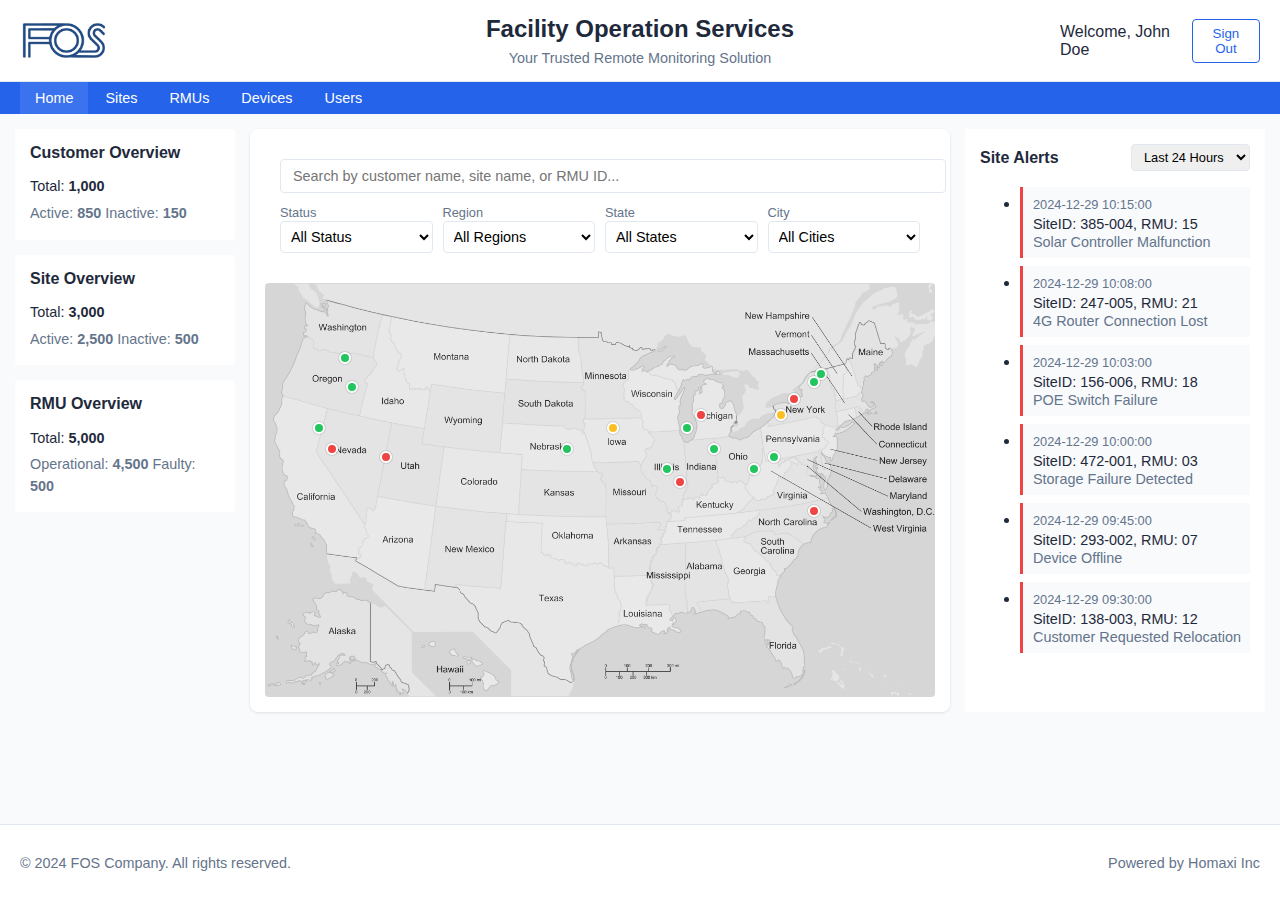
==== dashboard0.html @ a306231e "Initial commit: Web Demo for FGH company" ====
<!DOCTYPE html>
<html lang="en">
<head>
    <meta charset="UTF-8">
    <meta name="viewport" content="width=device-width, initial-scale=1.0">
    <title>Top-Level Dashboard</title>
    <link rel="stylesheet" href="styles/dashboard.css">
    <link rel="stylesheet" href="styles/common.css">
    <meta http-equiv="Content-Security-Policy" 
          content="default-src 'self'; img-src 'self' data: https:; style-src 'self' 'unsafe-inline';">
</head>
<body>
    <!-- Header -->
    <div class="header">
        <div class="header-logo">
            <img src="images/logo.png" alt="FOS" width="80" height="40">
        </div>
        <div class="header-center">
            <h1>Facility Operation Services</h1>
            <p>Your Trusted Remote Monitoring Solution</p>
        </div>
        <div class="header-right">
            <span>Welcome, John Doe</span>
            <button class="sign-out-btn">Sign Out</button>
        </div>
    </div>

    <!-- 在 header 和 main-content 之间添加导航栏 -->
    <nav class="nav-bar">
        <ul class="nav-list">
            <li class="nav-item">
                <a href="dashboard0.html" class="nav-link active">Home</a>
            </li>
            <li class="nav-item">
                <a href="site11.html" class="nav-link">Sites</a>
            </li>
            <li class="nav-item">
                <a href="rmu-001.html" class="nav-link">RMUs</a>
            </li>
            <li class="nav-item">
                <a href="#" class="nav-link">Devices</a>
            </li>
            <li class="nav-item">
                <a href="#" class="nav-link">Users</a>
            </li>
        </ul>
    </nav>

    <div class="main-content">
        <!-- Left Sidebar -->
        <div class="sidebar">
            <div class="overview-section customer-overview">
                <h3>Customer Overview</h3>
                <div class="stats">
                    <p class="total-row">Total: <strong>1,000</strong></p>
                    <p class="detail-row">Active: <strong>850</strong> Inactive: <strong>150</strong></p>
                </div>
            </div>

            <div class="overview-section site-overview">
                <h3>Site Overview</h3>
                <div class="stats">
                    <p class="total-row">Total: <strong>3,000</strong></p>
                    <p class="detail-row">Active: <strong>2,500</strong> Inactive: <strong>500</strong></p>
                </div>
            </div>

            <div class="overview-section rmu-overview">
                <h3>RMU Overview</h3>
                <div class="stats">
                    <p class="total-row">Total: <strong>5,000</strong></p>
                    <p class="detail-row">Operational: <strong>4,500</strong> Faulty: <strong>500</strong></p>
                </div>
            </div>
        </div>

        <!-- Center Map and Search -->
        <div class="map-container">
            <div class="search">
                <div class="search-container">
                    <div class="search-input">
                        <input type="text" 
                               aria-label="Search" 
                               placeholder="Search by customer name, site name, or RMU ID...">
                    </div>
                    <div class="filter-group">
                        <div class="filter-item">
                            <label>Status</label>
                            <select>
                                <option value="">All Status</option>
                                <option value="operational">Operational</option>
                                <option value="faulty">Faulty</option>
                                <option value="relocation">Pending Relocation</option>
                            </select>
                        </div>
                        <div class="filter-item">
                            <label>Region</label>
                            <select>
                                <option value="">All Regions</option>
                                <option value="North">North</option>
                                <option value="South">South</option>
                            </select>
                        </div>
                        <div class="filter-item">
                            <label>State</label>
                            <select>
                                <option value="">All States</option>
                                <option value="CA">California</option>
                                <option value="NY">New York</option>
                            </select>
                        </div>
                        <div class="filter-item">
                            <label>City</label>
                            <select>
                                <option value="">All Cities</option>
                                <option value="Los Angeles">Los Angeles</option>
                                <option value="New York">New York</option>
                            </select>
                        </div>
                    </div>
                </div>
            </div>
            <div class="map">
                <img src="images/usa-map.png" alt="USA Map" class="map-image">
                <div class="markers-container">
                    <!-- 东北部标记点 -->
                    <a href="rmu-001.html" class="marker operational" style="top: 22%; left: 83%;" title="Boston, MA">
                        <span class="marker-tooltip">Boston, MA</span>
                    </a>
                    <div class="marker operational" style="top: 24%; left: 82%;" title="New York, NY">
                        <span class="marker-tooltip">New York, NY</span>
                    </div>
                    
                    <!-- 中大西洋标记点 -->
                    <div class="marker error" style="top: 28%; left: 79%;" title="Pittsburgh, PA">
                        <span class="marker-tooltip">Pittsburgh, PA</span>
                    </div>
                    <div class="marker warning" style="top: 32%; left: 77%;" title="Virginia">
                        <span class="marker-tooltip">Virginia</span>
                    </div>
                    
                    <!-- 东南部标记点 -->
                    <div class="marker operational" style="top: 42%; left: 76%;" title="North Carolina">
                        <span class="marker-tooltip">North Carolina</span>
                    </div>
                    <div class="marker operational" style="top: 45%; left: 73%;" title="Georgia">
                        <span class="marker-tooltip">Georgia</span>
                    </div>
                    <div class="marker error" style="top: 55%; left: 82%;" title="Florida">
                        <span class="marker-tooltip">Florida</span>
                    </div>
                    
                    <!-- 中西部标记点 -->
                    <div class="marker error" style="top: 32%; left: 65%;" title="Illinois">
                        <span class="marker-tooltip">Illinois</span>
                    </div>
                    <div class="marker operational" style="top: 35%; left: 63%;" title="Missouri">
                        <span class="marker-tooltip">Missouri</span>
                    </div>
                    <div class="marker operational" style="top: 40%; left: 67%;" title="Tennessee">
                        <span class="marker-tooltip">Tennessee</span>
                    </div>
                    
                    <!-- 中南部标记点 -->
                    <div class="marker operational" style="top: 45%; left: 60%;" title="Arkansas">
                        <span class="marker-tooltip">Arkansas</span>
                    </div>
                    <div class="marker error" style="top: 48%; left: 62%;" title="Mississippi">
                        <span class="marker-tooltip">Mississippi</span>
                    </div>
                    
                    <!-- 大平原标记点 -->
                    <div class="marker warning" style="top: 35%; left: 52%;" title="Kansas">
                        <span class="marker-tooltip">Kansas</span>
                    </div>
                    <div class="marker operational" style="top: 40%; left: 45%;" title="Colorado">
                        <span class="marker-tooltip">Colorado</span>
                    </div>
                    
                    <!-- 西部标记点 -->
                    <div class="marker operational" style="top: 18%; left: 12%;" title="Washington">
                        <span class="marker-tooltip">Washington</span>
                    </div>
                    <div class="marker operational" style="top: 25%; left: 13%;" title="Oregon">
                        <span class="marker-tooltip">Oregon</span>
                    </div>
                    <div class="marker operational" style="top: 35%; left: 8%;" title="California North">
                        <span class="marker-tooltip">California North</span>
                    </div>
                    <div class="marker error" style="top: 40%; left: 10%;" title="California South">
                        <span class="marker-tooltip">California South</span>
                    </div>
                    <div class="marker error" style="top: 42%; left: 18%;" title="Arizona">
                        <span class="marker-tooltip">Arizona</span>
                    </div>
                </div>
            </div>
        </div>

        <!-- Right Panel -->
        <div class="right-panel">
            <div class="alerts-header">
                <h3>Site Alerts</h3>
                <div class="time-filter">
                    <select>
                        <option value="1d">Last 24 Hours</option>
                        <option value="7d">Last 7 Days</option>
                        <option value="15d">Last 15 Days</option>
                        <option value="1m">Last Month</option>
                        <option value="3m">Last 3 Months</option>
                        <option value="ytd">Year to Date</option>
                        <option value="all">All Time</option>
                    </select>
                </div>
            </div>
            <ul class="alert-list">
                <li class="alert-item">
                    <div class="alert-time">2024-12-29 10:15:00</div>
                    <div class="alert-content">
                        <div class="alert-site">SiteID: 385-004, RMU: 15</div>
                        <div class="alert-message">Solar Controller Malfunction</div>
                    </div>
                </li>
                <li class="alert-item">
                    <div class="alert-time">2024-12-29 10:08:00</div>
                    <div class="alert-content">
                        <div class="alert-site">SiteID: 247-005, RMU: 21</div>
                        <div class="alert-message">4G Router Connection Lost</div>
                    </div>
                </li>
                <li class="alert-item">
                    <div class="alert-time">2024-12-29 10:03:00</div>
                    <div class="alert-content">
                        <div class="alert-site">SiteID: 156-006, RMU: 18</div>
                        <div class="alert-message">POE Switch Failure</div>
                    </div>
                </li>
                <li class="alert-item">
                    <div class="alert-time">2024-12-29 10:00:00</div>
                    <div class="alert-content">
                        <div class="alert-site">SiteID: 472-001, RMU: 03</div>
                        <div class="alert-message">Storage Failure Detected</div>
                    </div>
                </li>
                <li class="alert-item">
                    <div class="alert-time">2024-12-29 09:45:00</div>
                    <div class="alert-content">
                        <div class="alert-site">SiteID: 293-002, RMU: 07</div>
                        <div class="alert-message">Device Offline</div>
                    </div>
                </li>
                <li class="alert-item">
                    <div class="alert-time">2024-12-29 09:30:00</div>
                    <div class="alert-content">
                        <div class="alert-site">SiteID: 138-003, RMU: 12</div>
                        <div class="alert-message">Customer Requested Relocation</div>
                    </div>
                </li>
            </ul>
        </div>
    </div>

    <!-- Footer -->
    <div class="footer">
        <p>&copy; 2024 FOS Company. All rights reserved.</p>
        <p class="footer-powered">Powered by Homaxi Inc</p>
    </div>

    <script src="js/common.js"></script>
    <script src="js/dashboard.js"></script>
</body>
</html>
---- styles/dashboard.css ----
/* Header styles */
.header-logo {
    width: auto;
    height: 40px;
    display: flex;
    align-items: center;
}

.header-logo img {
    height: 40px;
    width: auto;
    object-fit: contain;
}

.header-center {
    text-align: center;
    display: flex;
    flex-direction: column;
    gap: 2px;
}

/* Navigation styles */
.nav-bar {
    background-color: #2563eb;
    margin: 0;
    padding: 0;
}

.nav-list {
    display: flex;
    list-style: none;
    margin: 0;
    padding: 0;
    gap: 2px;
}

.nav-link {
    color: white;
    text-decoration: none;
    padding: 8px 20px;
    display: block;
    font-size: 0.9rem;
}

.nav-link:hover,
.nav-link.active {
    background-color: rgba(255, 255, 255, 0.1);
}

/* Main content layout */
.main-content {
    display: grid;
    grid-template-columns: 220px 1fr 300px;
    gap: 15px;
    padding: 15px;
    background-color: #f8fafc;
}

/* Map container styles */
.map-container {
    background: white;
    border-radius: 8px;
    padding: 15px;
    box-shadow: 0 1px 3px rgba(0, 0, 0, 0.1);
}

.search {
    margin-bottom: 15px;
}

.search-input {
    margin-bottom: 10px;
}

.search-input input {
    width: 100%;
    padding: 8px 12px;
    border: 1px solid #e2e8f0;
    border-radius: 4px;
    font-size: 0.9rem;
}

.filter-group {
    display: grid;
    grid-template-columns: repeat(4, 1fr);
    gap: 10px;
}

.filter-item label {
    font-size: 0.8rem;
    color: #64748b;
    margin-bottom: 4px;
}

.filter-item select {
    width: 100%;
    padding: 6px;
    border: 1px solid #e2e8f0;
    border-radius: 4px;
    font-size: 0.9rem;
    background-color: white;
}

/* 左侧边栏样式 */
.sidebar {
    background: transparent;
    padding: 0;
    border-radius: 0;
}

.overview-section {
    background: white;
    padding: 15px;
    border-radius: 4px;
    margin-bottom: 15px;
}

.overview-section h3 {
    color: #1e293b;
    font-size: 1rem;
    margin: 0 0 10px 0;
    font-weight: 600;
}

.stats {
    font-size: 0.9rem;
    line-height: 1.5;
}

.total-row {
    font-size: 0.9rem;
    margin-bottom: 5px;
}

.detail-row {
    color: #64748b;
    margin: 0;
}

/* 右侧告警面板样式 */
.right-panel {
    background: white;
    padding: 15px;
}

.alerts-header {
    display: flex;
    justify-content: space-between;
    align-items: center;
    margin-bottom: 15px;
}

.alerts-header h3 {
    margin: 0;
    font-size: 1rem;
}

.time-filter select {
    padding: 4px 8px;
    border: 1px solid #e2e8f0;
    border-radius: 4px;
    font-size: 0.8rem;
}

.alert-item {
    padding: 8px 0;
    border-left: 3px solid #ef4444;
    background: #f8fafc;
    margin-bottom: 8px;
    padding-left: 10px;
}

.alert-time {
    font-size: 0.8rem;
    color: #64748b;
    margin-bottom: 4px;
}

.alert-site {
    font-size: 0.9rem;
    margin-bottom: 2px;
}

.alert-message {
    font-size: 0.9rem;
    color: #64748b;
}

/* Responsive design */
@media (max-width: 1200px) {
    .main-content {
        grid-template-columns: 1fr;
    }
    
    .sidebar,
    .right-panel {
        max-width: none;
    }
}

@media (max-width: 768px) {
    .header {
        grid-template-columns: 1fr;
        text-align: center;
        gap: var(--spacing-sm);
    }
    
    .header-logo {
        justify-content: center;
    }
    
    .header-right {
        justify-content: center;
    }
}

/* 地图容器样式 */
.map {
    position: relative;
    width: 100%;
    height: 0;
    padding-bottom: 61.8%; /* 1582/2560 ≈ 61.8% - 保持原始宽高比 */
    background: #f8fafc;
    border-radius: 4px;
    overflow: hidden;
}

.map-image {
    position: absolute;
    top: 0;
    left: 0;
    width: 100%;
    height: 100%;
    object-fit: cover; /* 改回cover以填充整个容器 */
    background: #f8fafc;
}

.markers-container {
    position: absolute;
    top: 0;
    left: 0;
    right: 0;
    bottom: 0;
    pointer-events: none;
}

/* 标记点样式 */
.marker {
    position: absolute;
    width: 8px; /* 稍微调小标记点尺寸 */
    height: 8px;
    border-radius: 50%;
    border: 2px solid white;
    transform: translate(-50%, -50%);
    cursor: pointer;
    transition: all 0.2s ease;
    pointer-events: auto;
    box-shadow: 0 0 0 1px rgba(0, 0, 0, 0.1); /* 添加细微阴影 */
}

.marker:hover {
    transform: translate(-50%, -50%) scale(1.5);
    z-index: 2;
}

.marker.operational {
    background-color: #22c55e;
}

.marker.warning {
    background-color: #fbbf24;
}

.marker.error {
    background-color: #ef4444;
}

/* 标记点提示框样式 */
.marker-tooltip {
    position: absolute;
    bottom: 100%;
    left: 50%;
    transform: translateX(-50%);
    background: rgba(0, 0, 0, 0.8);
    color: white;
    padding: 4px 8px;
    border-radius: 4px;
    font-size: 0.75rem;
    white-space: nowrap;
    visibility: hidden;
    opacity: 0;
    transition: all 0.2s ease;
    z-index: 3;
    margin-bottom: 8px;
}

.marker:hover .marker-tooltip {
    visibility: visible;
    opacity: 1;
    transform: translateX(-50%) translateY(-4px);
}

/* 搜索和筛选区域样式调整 */
.search-container {
    background: white;
    padding: 15px;
    margin-bottom: 15px;
}

.search-input {
    margin-bottom: 10px;
}

.search-input input {
    width: 100%;
    padding: 8px 12px;
    border: 1px solid #e2e8f0;
    border-radius: 4px;
    font-size: 0.9rem;
}

.filter-group {
    display: grid;
    grid-template-columns: repeat(4, 1fr);
    gap: 10px;
}

.filter-item label {
    font-size: 0.8rem;
    color: #64748b;
    margin-bottom: 4px;
}

.filter-item select {
    width: 100%;
    padding: 6px;
    border: 1px solid #e2e8f0;
    border-radius: 4px;
    font-size: 0.9rem;
    background-color: white;
}

.nav-bar {
    background-color: #2563eb;
}

.nav-list {
    padding: 0 20px;
}

.nav-link {
    padding: 8px 15px;
    font-size: 0.9rem;
}

.nav-link.active {
    background-color: rgba(255, 255, 255, 0.1);
}
---- styles/common.css ----
:root {
    /* Color variables */
    --primary-color: #2563eb;
    --primary-dark: #1d4ed8;
    --secondary-color: #64748b;
    --background-color: #f8fafc;
    --surface-color: #ffffff;
    --text-primary: #1e293b;
    --text-secondary: #64748b;
    --success-color: #22c55e;
    --warning-color: #f59e0b;
    --error-color: #ef4444;

    /* Spacing */
    --spacing-xs: 0.5rem;
    --spacing-sm: 1rem;
    --spacing-md: 1.5rem;
    --spacing-lg: 2rem;

    /* Shadows */
    --shadow-sm: 0 1px 3px rgba(0,0,0,0.12);
    --shadow-md: 0 4px 6px rgba(0,0,0,0.1);
}

body {
    font-family: -apple-system, BlinkMacSystemFont, 'Segoe UI', Roboto, sans-serif;
    margin: 0;
    padding: 0;
    background-color: #f8fafc;
    color: #1e293b;
    min-height: 100vh;
    display: flex;
    flex-direction: column;
}

.header {
    background: white;
    padding: 15px 20px;
    border-bottom: 1px solid #e2e8f0;
    display: grid;
    grid-template-columns: 200px 1fr 200px;
    align-items: center;
}

.header-logo img {
    height: 40px;
    width: auto;
}

.header-center {
    text-align: center;
}

.header-center h1 {
    margin: 0;
    font-size: 1.5rem;
    color: #1e293b;
}

.header-center p {
    margin: 5px 0 0;
    font-size: 0.9rem;
    color: #64748b;
}

.header-right {
    display: flex;
    align-items: center;
    justify-content: flex-end;
    gap: 15px;
}

.sign-out-btn {
    padding: 6px 12px;
    border: 1px solid #2563eb;
    border-radius: 4px;
    background: transparent;
    color: #2563eb;
    cursor: pointer;
}

.sign-out-btn:hover {
    background: #2563eb;
    color: white;
}

/* Common button styles */
.btn {
    padding: 8px 16px;
    border-radius: 4px;
    border: 1px solid transparent;
    cursor: pointer;
    font-size: 0.875rem;
    transition: all 0.2s;
}

/* Status badges */
.status-badge {
    padding: 4px 8px;
    border-radius: 4px;
    font-size: 0.75rem;
    font-weight: 500;
}

.status-active {
    background-color: var(--success-color);
    color: white;
}

.status-warning {
    background-color: var(--warning-color);
    color: white;
}

.status-error {
    background-color: var(--error-color);
    color: white;
}

.footer {
    margin-top: auto;
    padding: 15px 20px;
    background: white;
    border-top: 1px solid #e2e8f0;
    display: flex;
    justify-content: space-between;
    color: #64748b;
    font-size: 0.9rem;
}

/* 导航栏样式 */
.nav-bar {
    background-color: #2563eb;
    margin: 0;
    padding: 0;
}

.nav-list {
    list-style: none;
    margin: 0;
    padding: 0 20px;
    display: flex;
    gap: 2px;
}

.nav-item {
    border-right: none;
}

.nav-link {
    display: block;
    padding: 8px 15px;
    color: white;
    text-decoration: none;
    font-size: 0.9rem;
    transition: background-color 0.2s;
}

.nav-link:hover {
    color: white;
    background-color: rgba(255, 255, 255, 0.1);
}

.nav-link.active {
    color: white;
    background-color: rgba(255, 255, 255, 0.1);
    border-bottom: none;
}
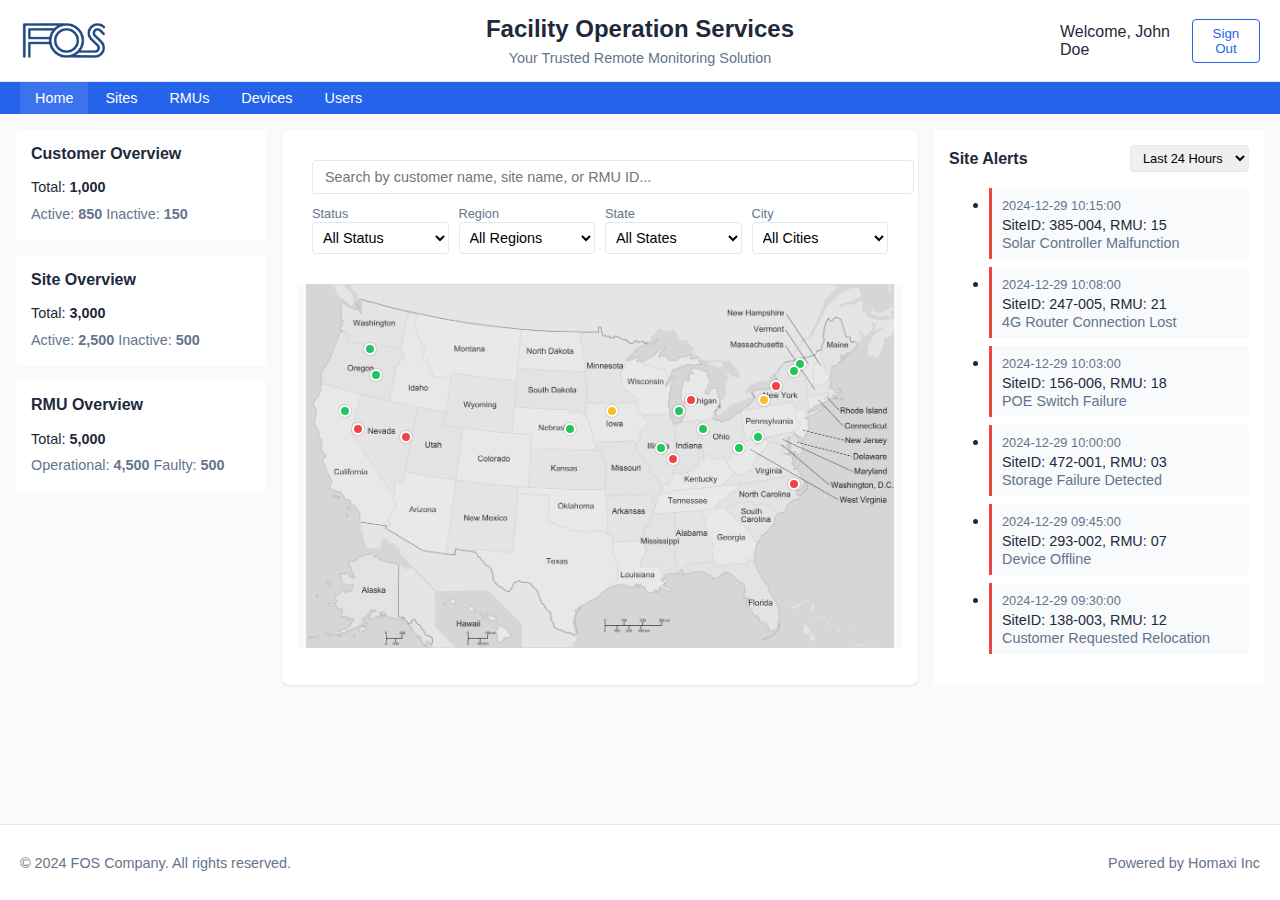
==== commit 67513a21: "Update dashboard: Improve responsive design for mobile devices" ====
--- a/dashboard0.html
+++ b/dashboard0.html
@@ -8,6 +8,7 @@
     <link rel="stylesheet" href="styles/common.css">
     <meta http-equiv="Content-Security-Policy" 
           content="default-src 'self'; img-src 'self' data: https:; style-src 'self' 'unsafe-inline';">
+    <link rel="preload" href="images/usa-map.png" as="image">
 </head>
 <body>
     <!-- Header -->
@@ -47,216 +48,222 @@
     </nav>
 
     <div class="main-content">
-        <!-- Left Sidebar -->
-        <div class="sidebar">
-            <div class="overview-section customer-overview">
-                <h3>Customer Overview</h3>
-                <div class="stats">
-                    <p class="total-row">Total: <strong>1,000</strong></p>
-                    <p class="detail-row">Active: <strong>850</strong> Inactive: <strong>150</strong></p>
+        <!-- 添加包装器 -->
+        <div class="content-wrapper">
+            <!-- 左侧栏和地图容器的包装器 -->
+            <div class="primary-content">
+                <!-- 左侧栏保持不变 -->
+                <div class="sidebar">
+                    <div class="overview-section customer-overview">
+                        <h3>Customer Overview</h3>
+                        <div class="stats">
+                            <p class="total-row">Total: <strong>1,000</strong></p>
+                            <p class="detail-row">Active: <strong>850</strong> Inactive: <strong>150</strong></p>
+                        </div>
+                    </div>
+
+                    <div class="overview-section site-overview">
+                        <h3>Site Overview</h3>
+                        <div class="stats">
+                            <p class="total-row">Total: <strong>3,000</strong></p>
+                            <p class="detail-row">Active: <strong>2,500</strong> Inactive: <strong>500</strong></p>
+                        </div>
+                    </div>
+
+                    <div class="overview-section rmu-overview">
+                        <h3>RMU Overview</h3>
+                        <div class="stats">
+                            <p class="total-row">Total: <strong>5,000</strong></p>
+                            <p class="detail-row">Operational: <strong>4,500</strong> Faulty: <strong>500</strong></p>
+                        </div>
+                    </div>
+                </div>
+
+                <!-- 地图容器保持不变 -->
+                <div class="map-container">
+                    <div class="search">
+                        <div class="search-container">
+                            <div class="search-input">
+                                <input type="text" 
+                                       aria-label="Search" 
+                                       placeholder="Search by customer name, site name, or RMU ID...">
+                            </div>
+                            <div class="filter-group">
+                                <div class="filter-item">
+                                    <label>Status</label>
+                                    <select>
+                                        <option value="">All Status</option>
+                                        <option value="operational">Operational</option>
+                                        <option value="faulty">Faulty</option>
+                                        <option value="relocation">Pending Relocation</option>
+                                    </select>
+                                </div>
+                                <div class="filter-item">
+                                    <label>Region</label>
+                                    <select>
+                                        <option value="">All Regions</option>
+                                        <option value="North">North</option>
+                                        <option value="South">South</option>
+                                    </select>
+                                </div>
+                                <div class="filter-item">
+                                    <label>State</label>
+                                    <select>
+                                        <option value="">All States</option>
+                                        <option value="CA">California</option>
+                                        <option value="NY">New York</option>
+                                    </select>
+                                </div>
+                                <div class="filter-item">
+                                    <label>City</label>
+                                    <select>
+                                        <option value="">All Cities</option>
+                                        <option value="Los Angeles">Los Angeles</option>
+                                        <option value="New York">New York</option>
+                                    </select>
+                                </div>
+                            </div>
+                        </div>
+                    </div>
+                    <div class="map">
+                        <img src="images/usa-map.png" alt="USA Map" class="map-image">
+                        <div class="markers-container">
+                            <!-- 东北部标记点 -->
+                            <a href="rmu-001.html" class="marker operational" style="top: 22%; left: 83%;" title="Boston, MA">
+                                <span class="marker-tooltip">Boston, MA</span>
+                            </a>
+                            <div class="marker operational" style="top: 24%; left: 82%;" title="New York, NY">
+                                <span class="marker-tooltip">New York, NY</span>
+                            </div>
+                            
+                            <!-- 中大西洋标记点 -->
+                            <div class="marker error" style="top: 28%; left: 79%;" title="Pittsburgh, PA">
+                                <span class="marker-tooltip">Pittsburgh, PA</span>
+                            </div>
+                            <div class="marker warning" style="top: 32%; left: 77%;" title="Virginia">
+                                <span class="marker-tooltip">Virginia</span>
+                            </div>
+                            
+                            <!-- 东南部标记点 -->
+                            <div class="marker operational" style="top: 42%; left: 76%;" title="North Carolina">
+                                <span class="marker-tooltip">North Carolina</span>
+                            </div>
+                            <div class="marker operational" style="top: 45%; left: 73%;" title="Georgia">
+                                <span class="marker-tooltip">Georgia</span>
+                            </div>
+                            <div class="marker error" style="top: 55%; left: 82%;" title="Florida">
+                                <span class="marker-tooltip">Florida</span>
+                            </div>
+                            
+                            <!-- 中西部标记点 -->
+                            <div class="marker error" style="top: 32%; left: 65%;" title="Illinois">
+                                <span class="marker-tooltip">Illinois</span>
+                            </div>
+                            <div class="marker operational" style="top: 35%; left: 63%;" title="Missouri">
+                                <span class="marker-tooltip">Missouri</span>
+                            </div>
+                            <div class="marker operational" style="top: 40%; left: 67%;" title="Tennessee">
+                                <span class="marker-tooltip">Tennessee</span>
+                            </div>
+                            
+                            <!-- 中南部标记点 -->
+                            <div class="marker operational" style="top: 45%; left: 60%;" title="Arkansas">
+                                <span class="marker-tooltip">Arkansas</span>
+                            </div>
+                            <div class="marker error" style="top: 48%; left: 62%;" title="Mississippi">
+                                <span class="marker-tooltip">Mississippi</span>
+                            </div>
+                            
+                            <!-- 大平原标记点 -->
+                            <div class="marker warning" style="top: 35%; left: 52%;" title="Kansas">
+                                <span class="marker-tooltip">Kansas</span>
+                            </div>
+                            <div class="marker operational" style="top: 40%; left: 45%;" title="Colorado">
+                                <span class="marker-tooltip">Colorado</span>
+                            </div>
+                            
+                            <!-- 西部标记点 -->
+                            <div class="marker operational" style="top: 18%; left: 12%;" title="Washington">
+                                <span class="marker-tooltip">Washington</span>
+                            </div>
+                            <div class="marker operational" style="top: 25%; left: 13%;" title="Oregon">
+                                <span class="marker-tooltip">Oregon</span>
+                            </div>
+                            <div class="marker operational" style="top: 35%; left: 8%;" title="California North">
+                                <span class="marker-tooltip">California North</span>
+                            </div>
+                            <div class="marker error" style="top: 40%; left: 10%;" title="California South">
+                                <span class="marker-tooltip">California South</span>
+                            </div>
+                            <div class="marker error" style="top: 42%; left: 18%;" title="Arizona">
+                                <span class="marker-tooltip">Arizona</span>
+                            </div>
+                        </div>
+                    </div>
                 </div>
             </div>
 
-            <div class="overview-section site-overview">
-                <h3>Site Overview</h3>
-                <div class="stats">
-                    <p class="total-row">Total: <strong>3,000</strong></p>
-                    <p class="detail-row">Active: <strong>2,500</strong> Inactive: <strong>500</strong></p>
+            <!-- 右侧面板保持不变 -->
+            <div class="right-panel">
+                <div class="alerts-header">
+                    <h3>Site Alerts</h3>
+                    <div class="time-filter">
+                        <select>
+                            <option value="1d">Last 24 Hours</option>
+                            <option value="7d">Last 7 Days</option>
+                            <option value="15d">Last 15 Days</option>
+                            <option value="1m">Last Month</option>
+                            <option value="3m">Last 3 Months</option>
+                            <option value="ytd">Year to Date</option>
+                            <option value="all">All Time</option>
+                        </select>
+                    </div>
                 </div>
+                <ul class="alert-list">
+                    <li class="alert-item">
+                        <div class="alert-time">2024-12-29 10:15:00</div>
+                        <div class="alert-content">
+                            <div class="alert-site">SiteID: 385-004, RMU: 15</div>
+                            <div class="alert-message">Solar Controller Malfunction</div>
+                        </div>
+                    </li>
+                    <li class="alert-item">
+                        <div class="alert-time">2024-12-29 10:08:00</div>
+                        <div class="alert-content">
+                            <div class="alert-site">SiteID: 247-005, RMU: 21</div>
+                            <div class="alert-message">4G Router Connection Lost</div>
+                        </div>
+                    </li>
+                    <li class="alert-item">
+                        <div class="alert-time">2024-12-29 10:03:00</div>
+                        <div class="alert-content">
+                            <div class="alert-site">SiteID: 156-006, RMU: 18</div>
+                            <div class="alert-message">POE Switch Failure</div>
+                        </div>
+                    </li>
+                    <li class="alert-item">
+                        <div class="alert-time">2024-12-29 10:00:00</div>
+                        <div class="alert-content">
+                            <div class="alert-site">SiteID: 472-001, RMU: 03</div>
+                            <div class="alert-message">Storage Failure Detected</div>
+                        </div>
+                    </li>
+                    <li class="alert-item">
+                        <div class="alert-time">2024-12-29 09:45:00</div>
+                        <div class="alert-content">
+                            <div class="alert-site">SiteID: 293-002, RMU: 07</div>
+                            <div class="alert-message">Device Offline</div>
+                        </div>
+                    </li>
+                    <li class="alert-item">
+                        <div class="alert-time">2024-12-29 09:30:00</div>
+                        <div class="alert-content">
+                            <div class="alert-site">SiteID: 138-003, RMU: 12</div>
+                            <div class="alert-message">Customer Requested Relocation</div>
+                        </div>
+                    </li>
+                </ul>
             </div>
-
-            <div class="overview-section rmu-overview">
-                <h3>RMU Overview</h3>
-                <div class="stats">
-                    <p class="total-row">Total: <strong>5,000</strong></p>
-                    <p class="detail-row">Operational: <strong>4,500</strong> Faulty: <strong>500</strong></p>
-                </div>
-            </div>
-        </div>
-
-        <!-- Center Map and Search -->
-        <div class="map-container">
-            <div class="search">
-                <div class="search-container">
-                    <div class="search-input">
-                        <input type="text" 
-                               aria-label="Search" 
-                               placeholder="Search by customer name, site name, or RMU ID...">
-                    </div>
-                    <div class="filter-group">
-                        <div class="filter-item">
-                            <label>Status</label>
-                            <select>
-                                <option value="">All Status</option>
-                                <option value="operational">Operational</option>
-                                <option value="faulty">Faulty</option>
-                                <option value="relocation">Pending Relocation</option>
-                            </select>
-                        </div>
-                        <div class="filter-item">
-                            <label>Region</label>
-                            <select>
-                                <option value="">All Regions</option>
-                                <option value="North">North</option>
-                                <option value="South">South</option>
-                            </select>
-                        </div>
-                        <div class="filter-item">
-                            <label>State</label>
-                            <select>
-                                <option value="">All States</option>
-                                <option value="CA">California</option>
-                                <option value="NY">New York</option>
-                            </select>
-                        </div>
-                        <div class="filter-item">
-                            <label>City</label>
-                            <select>
-                                <option value="">All Cities</option>
-                                <option value="Los Angeles">Los Angeles</option>
-                                <option value="New York">New York</option>
-                            </select>
-                        </div>
-                    </div>
-                </div>
-            </div>
-            <div class="map">
-                <img src="images/usa-map.png" alt="USA Map" class="map-image">
-                <div class="markers-container">
-                    <!-- 东北部标记点 -->
-                    <a href="rmu-001.html" class="marker operational" style="top: 22%; left: 83%;" title="Boston, MA">
-                        <span class="marker-tooltip">Boston, MA</span>
-                    </a>
-                    <div class="marker operational" style="top: 24%; left: 82%;" title="New York, NY">
-                        <span class="marker-tooltip">New York, NY</span>
-                    </div>
-                    
-                    <!-- 中大西洋标记点 -->
-                    <div class="marker error" style="top: 28%; left: 79%;" title="Pittsburgh, PA">
-                        <span class="marker-tooltip">Pittsburgh, PA</span>
-                    </div>
-                    <div class="marker warning" style="top: 32%; left: 77%;" title="Virginia">
-                        <span class="marker-tooltip">Virginia</span>
-                    </div>
-                    
-                    <!-- 东南部标记点 -->
-                    <div class="marker operational" style="top: 42%; left: 76%;" title="North Carolina">
-                        <span class="marker-tooltip">North Carolina</span>
-                    </div>
-                    <div class="marker operational" style="top: 45%; left: 73%;" title="Georgia">
-                        <span class="marker-tooltip">Georgia</span>
-                    </div>
-                    <div class="marker error" style="top: 55%; left: 82%;" title="Florida">
-                        <span class="marker-tooltip">Florida</span>
-                    </div>
-                    
-                    <!-- 中西部标记点 -->
-                    <div class="marker error" style="top: 32%; left: 65%;" title="Illinois">
-                        <span class="marker-tooltip">Illinois</span>
-                    </div>
-                    <div class="marker operational" style="top: 35%; left: 63%;" title="Missouri">
-                        <span class="marker-tooltip">Missouri</span>
-                    </div>
-                    <div class="marker operational" style="top: 40%; left: 67%;" title="Tennessee">
-                        <span class="marker-tooltip">Tennessee</span>
-                    </div>
-                    
-                    <!-- 中南部标记点 -->
-                    <div class="marker operational" style="top: 45%; left: 60%;" title="Arkansas">
-                        <span class="marker-tooltip">Arkansas</span>
-                    </div>
-                    <div class="marker error" style="top: 48%; left: 62%;" title="Mississippi">
-                        <span class="marker-tooltip">Mississippi</span>
-                    </div>
-                    
-                    <!-- 大平原标记点 -->
-                    <div class="marker warning" style="top: 35%; left: 52%;" title="Kansas">
-                        <span class="marker-tooltip">Kansas</span>
-                    </div>
-                    <div class="marker operational" style="top: 40%; left: 45%;" title="Colorado">
-                        <span class="marker-tooltip">Colorado</span>
-                    </div>
-                    
-                    <!-- 西部标记点 -->
-                    <div class="marker operational" style="top: 18%; left: 12%;" title="Washington">
-                        <span class="marker-tooltip">Washington</span>
-                    </div>
-                    <div class="marker operational" style="top: 25%; left: 13%;" title="Oregon">
-                        <span class="marker-tooltip">Oregon</span>
-                    </div>
-                    <div class="marker operational" style="top: 35%; left: 8%;" title="California North">
-                        <span class="marker-tooltip">California North</span>
-                    </div>
-                    <div class="marker error" style="top: 40%; left: 10%;" title="California South">
-                        <span class="marker-tooltip">California South</span>
-                    </div>
-                    <div class="marker error" style="top: 42%; left: 18%;" title="Arizona">
-                        <span class="marker-tooltip">Arizona</span>
-                    </div>
-                </div>
-            </div>
-        </div>
-
-        <!-- Right Panel -->
-        <div class="right-panel">
-            <div class="alerts-header">
-                <h3>Site Alerts</h3>
-                <div class="time-filter">
-                    <select>
-                        <option value="1d">Last 24 Hours</option>
-                        <option value="7d">Last 7 Days</option>
-                        <option value="15d">Last 15 Days</option>
-                        <option value="1m">Last Month</option>
-                        <option value="3m">Last 3 Months</option>
-                        <option value="ytd">Year to Date</option>
-                        <option value="all">All Time</option>
-                    </select>
-                </div>
-            </div>
-            <ul class="alert-list">
-                <li class="alert-item">
-                    <div class="alert-time">2024-12-29 10:15:00</div>
-                    <div class="alert-content">
-                        <div class="alert-site">SiteID: 385-004, RMU: 15</div>
-                        <div class="alert-message">Solar Controller Malfunction</div>
-                    </div>
-                </li>
-                <li class="alert-item">
-                    <div class="alert-time">2024-12-29 10:08:00</div>
-                    <div class="alert-content">
-                        <div class="alert-site">SiteID: 247-005, RMU: 21</div>
-                        <div class="alert-message">4G Router Connection Lost</div>
-                    </div>
-                </li>
-                <li class="alert-item">
-                    <div class="alert-time">2024-12-29 10:03:00</div>
-                    <div class="alert-content">
-                        <div class="alert-site">SiteID: 156-006, RMU: 18</div>
-                        <div class="alert-message">POE Switch Failure</div>
-                    </div>
-                </li>
-                <li class="alert-item">
-                    <div class="alert-time">2024-12-29 10:00:00</div>
-                    <div class="alert-content">
-                        <div class="alert-site">SiteID: 472-001, RMU: 03</div>
-                        <div class="alert-message">Storage Failure Detected</div>
-                    </div>
-                </li>
-                <li class="alert-item">
-                    <div class="alert-time">2024-12-29 09:45:00</div>
-                    <div class="alert-content">
-                        <div class="alert-site">SiteID: 293-002, RMU: 07</div>
-                        <div class="alert-message">Device Offline</div>
-                    </div>
-                </li>
-                <li class="alert-item">
-                    <div class="alert-time">2024-12-29 09:30:00</div>
-                    <div class="alert-content">
-                        <div class="alert-site">SiteID: 138-003, RMU: 12</div>
-                        <div class="alert-message">Customer Requested Relocation</div>
-                    </div>
-                </li>
-            </ul>
         </div>
     </div>
 
--- a/styles/dashboard.css
+++ b/styles/dashboard.css
@@ -49,11 +49,21 @@
 
 /* Main content layout */
 .main-content {
-    display: grid;
-    grid-template-columns: 220px 1fr 300px;
-    gap: 15px;
-    padding: 15px;
-    background-color: #f8fafc;
+    padding: 1rem;
+    max-width: 100%;
+    overflow-x: hidden;
+}
+
+.content-wrapper {
+    display: flex;
+    flex-direction: column;
+    gap: 1rem;
+}
+
+.primary-content {
+    display: flex;
+    flex-direction: column;
+    gap: 1rem;
 }
 
 /* Map container styles */
@@ -355,4 +365,127 @@
 
 .nav-link.active {
     background-color: rgba(255, 255, 255, 0.1);
+}
+
+/* 响应式布局 */
+@media screen and (min-width: 768px) {
+    .content-wrapper {
+        flex-direction: row;
+    }
+
+    .primary-content {
+        flex: 1;
+        flex-direction: row;
+    }
+
+    .sidebar {
+        width: 250px;
+        min-width: 250px;
+    }
+
+    .map-container {
+        flex: 1;
+    }
+
+    .right-panel {
+        width: 300px;
+        min-width: 300px;
+    }
+}
+
+/* 头部响应式样式 */
+@media screen and (max-width: 767px) {
+    .header {
+        flex-direction: column;
+        text-align: center;
+        padding: 1rem;
+    }
+
+    .header-logo {
+        margin-bottom: 1rem;
+    }
+
+    .header-right {
+        margin-top: 1rem;
+    }
+
+    /* 导航栏响应式 */
+    .nav-list {
+        flex-wrap: wrap;
+        justify-content: center;
+    }
+
+    .nav-item {
+        flex: 1 1 auto;
+        text-align: center;
+        min-width: 120px;
+    }
+}
+
+/* 搜索区域响应式 */
+@media screen and (max-width: 767px) {
+    .search-container {
+        flex-direction: column;
+    }
+
+    .filter-group {
+        display: grid;
+        grid-template-columns: repeat(auto-fit, minmax(150px, 1fr));
+        gap: 0.5rem;
+    }
+
+    .filter-item {
+        width: 100%;
+    }
+}
+
+/* 地图响应式 */
+.map {
+    position: relative;
+    width: 100%;
+    height: 0;
+    padding-bottom: 60%; /* 保持地图的宽高比 */
+}
+
+.map-image {
+    position: absolute;
+    width: 100%;
+    height: 100%;
+    object-fit: contain;
+}
+
+/* 警报列表响应式 */
+@media screen and (max-width: 767px) {
+    .alert-item {
+        flex-direction: column;
+        padding: 0.5rem;
+    }
+
+    .alert-time {
+        margin-bottom: 0.5rem;
+    }
+}
+
+/* 触摸设备优化 */
+@media (hover: none) {
+    .marker {
+        min-width: 24px;
+        min-height: 24px;
+    }
+
+    .marker-tooltip {
+        display: none;
+    }
+
+    .marker:active .marker-tooltip {
+        display: block;
+    }
+
+    .nav-link {
+        padding: 1rem;
+    }
+
+    select, button {
+        min-height: 44px; /* 更好的触摸目标大小 */
+    }
 } 